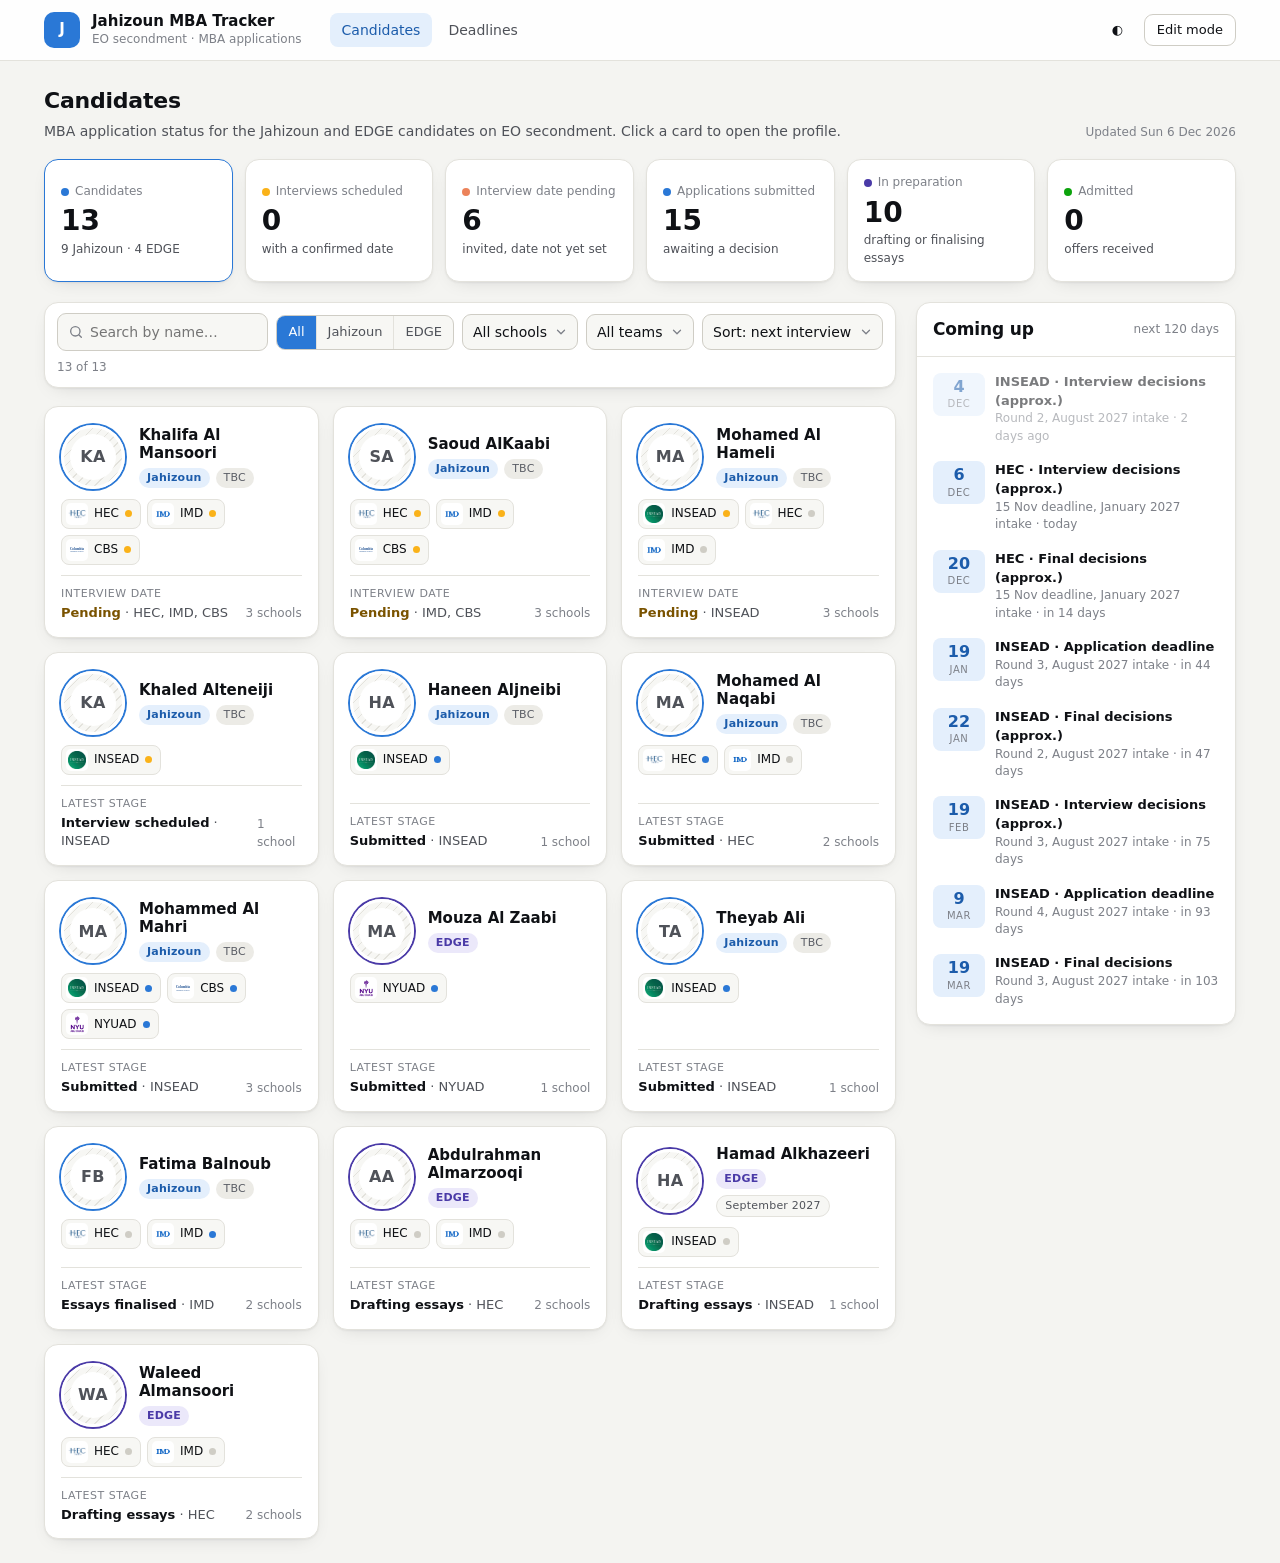
==== index.html @ 40ca5b47 "Add Jahizoun MBA application tracker dashboard Static dashboard (HTML/CSS/JS, no build step) with: -" ====
<!doctype html>
<html lang="en">
<head>
  <meta charset="utf-8">
  <meta name="viewport" content="width=device-width, initial-scale=1">
  <title>Jahizoun MBA Tracker</title>
  <meta name="robots" content="noindex, nofollow">
  <link rel="icon" href="data:image/svg+xml,<svg xmlns='http://www.w3.org/2000/svg' viewBox='0 0 64 64'><rect width='64' height='64' rx='14' fill='%232a78d6'/><text x='32' y='42' font-size='30' font-family='Arial' font-weight='700' fill='white' text-anchor='middle'>J</text></svg>">
  <link rel="stylesheet" href="css/style.css">
</head>
<body>
  <header class="topbar">
    <div class="topbar-inner">
      <a class="brand" href="#/">
        <div class="brand-mark">J</div>
        <div class="brand-text"><strong>Jahizoun MBA Tracker</strong><span>EO secondment · MBA applications</span></div>
      </a>
      <nav class="nav" id="nav">
        <a href="#/" data-route="home">Candidates</a>
        <a href="#/deadlines" data-route="deadlines">Deadlines</a>
      </nav>
      <div class="topbar-actions">
        <button class="btn ghost" id="themeBtn" title="Toggle light / dark">◐</button>
        <button class="btn" id="editToggle">Edit mode</button>
      </div>
    </div>
  </header>
  <div class="edit-banner hidden" id="editBanner">
    <div class="topbar-inner">
      <span><b>Edit mode is on.</b> Changes are saved in this browser only. Use <b>Export data.js</b> and replace <code>js/data.js</code> in the repository to publish them for everyone.</span>
      <span class="topbar-actions">
        <button class="btn small" id="addBtn">+ Add candidate</button>
        <button class="btn small primary" id="exportBtn">Export data.js</button>
        <button class="btn small danger" id="resetBtn">Discard local changes</button>
      </span>
    </div>
  </div>

  <main class="page" id="app"></main>

  <script src="js/data.js"></script>
  <script src="js/app.js"></script>
</body>
</html>
---- css/style.css ----
:root {
  color-scheme: light;
  --bg: #f4f4f1;
  --surface: #ffffff;
  --surface-2: #f7f7f4;
  --border: #e3e2dc;
  --border-strong: #cfcdc5;
  --text: #0f1115;
  --text-2: #4f5259;
  --text-3: #7d8088;
  --accent: #2a78d6;
  --accent-soft: #e4effc;
  --accent-ink: #1c5cab;
  --violet: #4a3aa7;
  --violet-soft: #ebe8fa;
  --good: #0ca30c;      --good-soft: #e3f6e3;   --good-ink: #0b6b0b;
  --warning: #fab219;   --warning-soft: #fff3d6;--warning-ink: #7a5300;
  --serious: #ec835a;   --serious-soft: #fde9e1;--serious-ink: #8a3a1a;
  --critical: #d03b3b;  --critical-soft: #fbe3e3;--critical-ink: #8f2323;
  --info-soft: #e4effc; --info-ink: #1c5cab;
  --muted-soft: #ecebe6; --muted-ink: #5b5e66;
  --shadow: 0 1px 2px rgba(15,17,21,.05), 0 6px 20px -10px rgba(15,17,21,.18);
  --radius: 14px;
  --font: "Inter", system-ui, -apple-system, "Segoe UI", Roboto, Helvetica, Arial, sans-serif;
}
@media (prefers-color-scheme: dark) {
  :root:not([data-theme="light"]) {
    color-scheme: dark;
    --bg: #131313; --surface: #1c1c1b; --surface-2: #242423;
    --border: #2f2f2d; --border-strong: #45453f;
    --text: #f3f3ef; --text-2: #c3c2b7; --text-3: #8f8e86;
    --accent: #3987e5; --accent-soft: #1b2c44; --accent-ink: #9cc3f5;
    --violet: #9085e9; --violet-soft: #2a2650;
    --good-soft: #163516; --good-ink: #8fe08f;
    --warning-soft: #3d3010; --warning-ink: #ffd27a;
    --serious-soft: #3f2216; --serious-ink: #f5b399;
    --critical-soft: #3e1a1a; --critical-ink: #f29b9b;
    --info-soft: #1b2c44; --info-ink: #9cc3f5;
    --muted-soft: #2b2b29; --muted-ink: #b5b4ac;
    --shadow: 0 1px 2px rgba(0,0,0,.4), 0 8px 24px -12px rgba(0,0,0,.6);
  }
}
:root[data-theme="dark"] {
  color-scheme: dark;
  --bg: #131313; --surface: #1c1c1b; --surface-2: #242423;
  --border: #2f2f2d; --border-strong: #45453f;
  --text: #f3f3ef; --text-2: #c3c2b7; --text-3: #8f8e86;
  --accent: #3987e5; --accent-soft: #1b2c44; --accent-ink: #9cc3f5;
  --violet: #9085e9; --violet-soft: #2a2650;
  --good-soft: #163516; --good-ink: #8fe08f;
  --warning-soft: #3d3010; --warning-ink: #ffd27a;
  --serious-soft: #3f2216; --serious-ink: #f5b399;
  --critical-soft: #3e1a1a; --critical-ink: #f29b9b;
  --info-soft: #1b2c44; --info-ink: #9cc3f5;
  --muted-soft: #2b2b29; --muted-ink: #b5b4ac;
  --shadow: 0 1px 2px rgba(0,0,0,.4), 0 8px 24px -12px rgba(0,0,0,.6);
}

* { box-sizing: border-box; }
html, body { margin: 0; }
body {
  background: var(--bg); color: var(--text); font-family: var(--font);
  font-size: 14px; line-height: 1.45; -webkit-font-smoothing: antialiased;
}
a { color: inherit; text-decoration: none; }
button, input, select, textarea { font: inherit; color: inherit; }
button { cursor: pointer; }
img { max-width: 100%; display: block; }
h1, h2, h3, h4 { margin: 0; font-weight: 600; letter-spacing: -.01em; }
h1 { font-size: 22px; } h2 { font-size: 17px; } h3 { font-size: 15px; }
.muted { color: var(--text-3); }
.small { font-size: 12px; }
.hidden { display: none !important; }

/* ---------- top bar ---------- */
.topbar {
  position: sticky; top: 0; z-index: 20;
  background: color-mix(in srgb, var(--surface) 88%, transparent);
  backdrop-filter: blur(10px); border-bottom: 1px solid var(--border);
}
.topbar-inner {
  max-width: 1240px; margin: 0 auto; padding: 12px 24px;
  display: flex; align-items: center; gap: 20px;
}
.brand { display: flex; align-items: center; gap: 12px; }
.brand-mark {
  width: 36px; height: 36px; border-radius: 10px; background: var(--accent);
  color: #fff; display: grid; place-items: center; font-weight: 700; font-size: 15px;
}
.brand-text { line-height: 1.15; }
.brand-text strong { display: block; font-size: 15px; }
.brand-text span { font-size: 12px; color: var(--text-3); }
.nav { display: flex; gap: 4px; margin-left: 8px; }
.nav a {
  padding: 7px 12px; border-radius: 8px; color: var(--text-2); font-weight: 500;
}
.nav a.active { background: var(--accent-soft); color: var(--accent-ink); }
.nav a:hover { background: var(--surface-2); }
.topbar-actions { margin-left: auto; display: flex; gap: 8px; align-items: center; }

.btn {
  display: inline-flex; align-items: center; gap: 6px; padding: 7px 12px;
  border-radius: 9px; border: 1px solid var(--border-strong); background: var(--surface);
  color: var(--text); font-weight: 500; font-size: 13px; line-height: 1.2;
}
.btn:hover { background: var(--surface-2); }
.btn.primary { background: var(--accent); border-color: var(--accent); color: #fff; }
.btn.primary:hover { filter: brightness(.95); }
.btn.danger { color: var(--critical-ink); border-color: var(--critical); }
.btn.small { padding: 5px 9px; font-size: 12px; }
.btn.ghost { border-color: transparent; background: transparent; }
.btn.ghost:hover { background: var(--surface-2); }
.btn[disabled] { opacity: .5; cursor: default; }

.edit-banner {
  background: var(--warning-soft); color: var(--warning-ink);
  border-bottom: 1px solid var(--border); font-size: 13px;
}
.edit-banner .topbar-inner { padding: 8px 24px; }
.edit-banner b { font-weight: 600; }

/* ---------- layout ---------- */
.page { max-width: 1240px; margin: 0 auto; padding: 24px; }
.page-head { display: flex; align-items: flex-end; justify-content: space-between; gap: 16px; margin-bottom: 18px; flex-wrap: wrap; }
.page-head p { margin: 4px 0 0; color: var(--text-2); }

/* ---------- stat tiles ---------- */
.tiles { display: grid; grid-template-columns: repeat(auto-fit, minmax(150px, 1fr)); gap: 12px; margin-bottom: 20px; }
.tile {
  background: var(--surface); border: 1px solid var(--border); border-radius: var(--radius);
  padding: 14px 16px; box-shadow: var(--shadow); cursor: pointer; text-align: left;
  transition: border-color .15s;
}
.tile:hover, .tile.active { border-color: var(--accent); }
.tile .label { font-size: 12px; color: var(--text-3); display: flex; align-items: center; gap: 6px; }
.tile .value { font-size: 28px; font-weight: 600; line-height: 1.1; margin-top: 6px; }
.tile .sub { font-size: 12px; color: var(--text-2); margin-top: 4px; }
.dot { width: 8px; height: 8px; border-radius: 50%; display: inline-block; }
.dot.accent { background: var(--accent); } .dot.warning { background: var(--warning); }
.dot.good { background: var(--good); } .dot.serious { background: var(--serious); } .dot.violet { background: var(--violet); }

/* ---------- filters ---------- */
.filters {
  display: flex; flex-wrap: wrap; gap: 8px; align-items: center;
  background: var(--surface); border: 1px solid var(--border); border-radius: var(--radius);
  padding: 10px 12px; margin-bottom: 18px; box-shadow: var(--shadow);
}
.filters .search {
  flex: 1 1 200px; min-width: 180px; padding: 8px 10px 8px 32px; border-radius: 9px;
  border: 1px solid var(--border-strong); background: var(--surface-2);
  background-image: url("data:image/svg+xml;utf8,<svg xmlns='http://www.w3.org/2000/svg' width='16' height='16' viewBox='0 0 24 24' fill='none' stroke='%237d8088' stroke-width='2' stroke-linecap='round'><circle cx='11' cy='11' r='7'/><path d='m20 20-3.5-3.5'/></svg>");
  background-repeat: no-repeat; background-position: 10px center;
}
.seg { display: inline-flex; border: 1px solid var(--border-strong); border-radius: 9px; overflow: hidden; background: var(--surface-2); }
.seg button { padding: 7px 11px; border: 0; background: transparent; color: var(--text-2); font-size: 13px; font-weight: 500; }
.seg button + button { border-left: 1px solid var(--border); }
.seg button.on { background: var(--accent); color: #fff; }
.filters select {
  padding: 7px 30px 7px 10px; border-radius: 9px; border: 1px solid var(--border-strong); background: var(--surface-2);
  appearance: none; -webkit-appearance: none;
  background-image: url("data:image/svg+xml;utf8,<svg xmlns='http://www.w3.org/2000/svg' width='14' height='14' viewBox='0 0 24 24' fill='none' stroke='%237d8088' stroke-width='2.2' stroke-linecap='round' stroke-linejoin='round'><path d='m6 9 6 6 6-6'/></svg>");
  background-repeat: no-repeat; background-position: right 9px center;
}
.filters .spacer { flex: 1; }
.filters .count { color: var(--text-3); font-size: 12px; white-space: nowrap; }

/* ---------- candidate grid ---------- */
.grid { display: grid; grid-template-columns: repeat(auto-fill, minmax(260px, 1fr)); gap: 14px; }
.card {
  background: var(--surface); border: 1px solid var(--border); border-radius: var(--radius);
  padding: 18px 16px 14px; box-shadow: var(--shadow); display: flex; flex-direction: column; gap: 10px;
  position: relative; transition: transform .15s, border-color .15s, box-shadow .15s; color: inherit;
}
.card:hover { transform: translateY(-2px); border-color: var(--accent); box-shadow: 0 12px 28px -14px rgba(15,17,21,.35); }
.card-top { display: flex; gap: 14px; align-items: center; }
.avatar {
  width: 64px; height: 64px; border-radius: 50%; flex: none; overflow: hidden;
  border: 3px solid var(--surface); box-shadow: 0 0 0 2px var(--border-strong);
  background: var(--surface-2); display: grid; place-items: center; position: relative;
}
.avatar img { width: 100%; height: 100%; object-fit: cover; }
.avatar .initials { font-weight: 600; font-size: 20px; color: var(--text-2); letter-spacing: .02em; }
.avatar.placeholder { background: repeating-linear-gradient(135deg, var(--surface-2) 0 6px, var(--border) 6px 7px); }
.avatar.placeholder .initials { background: var(--surface); border-radius: 50%; width: 46px; height: 46px; display: grid; place-items: center; font-size: 16px; }
.avatar.large { width: 112px; height: 112px; }
.avatar.large .initials { font-size: 34px; }
.avatar.large.placeholder .initials { width: 80px; height: 80px; font-size: 28px; }
.card.jahizoun .avatar { box-shadow: 0 0 0 2px var(--accent); }
.card.edge .avatar { box-shadow: 0 0 0 2px var(--violet); }
.card-name { font-weight: 600; font-size: 15px; line-height: 1.2; }
.card-meta { display: flex; flex-wrap: wrap; gap: 6px; margin-top: 6px; align-items: center; }
.badge {
  display: inline-flex; align-items: center; gap: 5px; padding: 2px 8px; border-radius: 999px;
  font-size: 11px; font-weight: 600; letter-spacing: .02em; white-space: nowrap;
}
.badge.jahizoun { background: var(--accent-soft); color: var(--accent-ink); }
.badge.edge { background: var(--violet-soft); color: var(--violet); }
.badge.team { background: var(--muted-soft); color: var(--muted-ink); font-weight: 500; }
.badge.intake { background: var(--surface-2); color: var(--text-2); border: 1px solid var(--border); font-weight: 500; }
.card-schools { display: flex; flex-wrap: wrap; gap: 6px; }
.school-chip {
  display: inline-flex; align-items: center; gap: 6px; padding: 3px 8px 3px 4px; border-radius: 8px;
  border: 1px solid var(--border); background: var(--surface-2); font-size: 12px; font-weight: 500;
}
.school-chip .logo { width: 22px; height: 22px; border-radius: 5px; background: #fff; object-fit: contain; padding: 2px; }
.school-chip .st { width: 7px; height: 7px; border-radius: 50%; }
.st.muted { background: var(--border-strong); } .st.info { background: var(--accent); }
.st.warning { background: var(--warning); } .st.good { background: var(--good); } .st.critical { background: var(--critical); }
.card-foot { display: flex; align-items: flex-end; justify-content: space-between; gap: 8px; border-top: 1px solid var(--border); padding-top: 10px; margin-top: auto; font-size: 12px; color: var(--text-2); }
.card-foot .foot-k { font-size: 11px; color: var(--text-3); text-transform: uppercase; letter-spacing: .05em; }
.card-foot .foot-v { margin-top: 2px; font-size: 13px; }
.card-foot strong { color: var(--text); font-weight: 600; }
.card-foot strong.soon, .card-foot strong.pending { color: var(--warning-ink); }
.empty { text-align: center; padding: 48px 16px; color: var(--text-3); background: var(--surface); border: 1px dashed var(--border-strong); border-radius: var(--radius); }

/* ---------- two-column overview ---------- */
.overview { display: grid; grid-template-columns: minmax(0, 1fr) 320px; gap: 20px; align-items: start; }
@media (max-width: 960px) { .overview { grid-template-columns: 1fr; } }
.panel { background: var(--surface); border: 1px solid var(--border); border-radius: var(--radius); box-shadow: var(--shadow); }
.panel-head { padding: 14px 16px; border-bottom: 1px solid var(--border); display: flex; align-items: center; justify-content: space-between; }
.panel-body { padding: 8px 0; }
.agenda-item { display: grid; grid-template-columns: 52px 1fr; gap: 10px; padding: 8px 16px; align-items: start; color: inherit; }
.agenda-item:hover { background: var(--surface-2); }
.agenda-date { text-align: center; border-radius: 8px; background: var(--surface-2); border: 1px solid var(--border); padding: 4px 0; line-height: 1.1; }
.agenda-date b { display: block; font-size: 16px; }
.agenda-date span { font-size: 10px; text-transform: uppercase; letter-spacing: .06em; color: var(--text-3); }
.agenda-item.interview .agenda-date { background: var(--warning-soft); border-color: transparent; color: var(--warning-ink); }
.agenda-item.deadline .agenda-date { background: var(--accent-soft); border-color: transparent; color: var(--accent-ink); }
.agenda-item.past { opacity: .55; }
.agenda-text { font-size: 13px; }
.agenda-text b { font-weight: 600; }
.agenda-text .small { display: block; color: var(--text-3); }

/* ---------- profile ---------- */
.back { display: inline-flex; align-items: center; gap: 6px; color: var(--text-2); font-weight: 500; margin-bottom: 14px; }
.back:hover { color: var(--accent-ink); }
.profile-head { display: flex; gap: 22px; align-items: center; padding: 22px; margin-bottom: 18px; flex-wrap: wrap; }
.profile-head h1 { font-size: 26px; }
.profile-head .meta { display: flex; flex-wrap: wrap; gap: 8px; margin-top: 8px; }
.profile-head .notes { margin-top: 10px; color: var(--text-2); max-width: 640px; }
.profile-head .actions { margin-left: auto; display: flex; gap: 8px; align-self: flex-start; }
.profile-grid { display: grid; grid-template-columns: minmax(0, 1fr) 360px; gap: 20px; align-items: start; }
@media (max-width: 1000px) { .profile-grid { grid-template-columns: 1fr; } }
.apps { display: flex; flex-direction: column; gap: 14px; }
.app { padding: 16px 18px; }
.app-head { display: flex; align-items: center; gap: 14px; }
.app-logo { width: 72px; height: 44px; object-fit: contain; background: #fff; border-radius: 8px; border: 1px solid var(--border); padding: 4px; flex: none; }
.app-title { flex: 1; min-width: 0; }
.app-title h3 { font-size: 16px; }
.app-title .small { margin-top: 2px; }
.status {
  display: inline-flex; align-items: center; gap: 6px; padding: 4px 10px; border-radius: 999px; font-size: 12px; font-weight: 600; white-space: nowrap;
}
.status.muted { background: var(--muted-soft); color: var(--muted-ink); }
.status.info { background: var(--info-soft); color: var(--info-ink); }
.status.warning { background: var(--warning-soft); color: var(--warning-ink); }
.status.good { background: var(--good-soft); color: var(--good-ink); }
.status.critical { background: var(--critical-soft); color: var(--critical-ink); }
.stages { display: grid; grid-template-columns: repeat(7, 1fr); gap: 4px; margin: 14px 0 6px; }
.stage { height: 6px; border-radius: 3px; background: var(--border); position: relative; }
.stage.done { background: var(--accent); }
.stage.current { background: var(--warning); }
.stage.good { background: var(--good); } .stage.critical { background: var(--critical); }
.stage-labels { display: grid; grid-template-columns: repeat(7, 1fr); gap: 4px; font-size: 10px; color: var(--text-3); text-transform: uppercase; letter-spacing: .04em; }
.stage-labels span { overflow: hidden; text-overflow: ellipsis; white-space: nowrap; }
.app-facts { display: grid; grid-template-columns: repeat(auto-fit, minmax(160px, 1fr)); gap: 10px; margin-top: 14px; }
.fact { background: var(--surface-2); border: 1px solid var(--border); border-radius: 10px; padding: 10px 12px; }
.fact .k { font-size: 11px; color: var(--text-3); text-transform: uppercase; letter-spacing: .05em; }
.fact .v { font-weight: 600; margin-top: 3px; }
.fact .v.pending { color: var(--warning-ink); }
.fact .v .approx { font-weight: 400; color: var(--text-3); font-size: 11px; margin-left: 4px; }
.fact .n { font-size: 12px; color: var(--text-2); margin-top: 3px; }
.app-notes { margin-top: 12px; color: var(--text-2); font-size: 13px; }
.side .panel + .panel { margin-top: 16px; }
.kv { display: grid; grid-template-columns: 120px 1fr; gap: 6px 12px; padding: 12px 16px; font-size: 13px; }
.kv dt { color: var(--text-3); } .kv dd { margin: 0; font-weight: 500; }

/* ---------- deadlines page ---------- */
.dl-school { margin-bottom: 18px; }
.dl-school .panel-head { gap: 14px; justify-content: flex-start; }
.dl-school .app-logo { width: 64px; height: 40px; }
.table-wrap { overflow-x: auto; }
table { width: 100%; border-collapse: collapse; font-size: 13px; }
th, td { text-align: left; padding: 10px 16px; border-top: 1px solid var(--border); white-space: nowrap; }
th { font-size: 11px; text-transform: uppercase; letter-spacing: .05em; color: var(--text-3); font-weight: 600; border-top: 0; }
td.num { font-variant-numeric: tabular-nums; }
tr.past td { color: var(--text-3); }
tr.current-round td:first-child { box-shadow: inset 3px 0 0 var(--accent); }
td .approx { color: var(--text-3); font-size: 11px; margin-left: 4px; }
.pill-date { display: inline-flex; align-items: center; gap: 6px; }
.pill-date .soon { background: var(--warning-soft); color: var(--warning-ink); border-radius: 999px; padding: 1px 7px; font-size: 11px; font-weight: 600; }
.dl-note { padding: 10px 16px 14px; color: var(--text-2); font-size: 12px; border-top: 1px solid var(--border); }
.dl-who { padding: 0 16px 12px; font-size: 12px; color: var(--text-2); display: flex; flex-wrap: wrap; gap: 6px; align-items: center; }
.dl-who a { background: var(--surface-2); border: 1px solid var(--border); border-radius: 999px; padding: 2px 8px; font-weight: 500; color: var(--text); }
.dl-who a:hover { border-color: var(--accent); }

/* ---------- edit form ---------- */
.modal-bg { position: fixed; inset: 0; background: rgba(0,0,0,.45); z-index: 40; display: flex; align-items: flex-start; justify-content: center; padding: 32px 16px; overflow: auto; }
.modal { background: var(--surface); border-radius: 16px; width: min(860px, 100%); box-shadow: 0 30px 80px -20px rgba(0,0,0,.5); border: 1px solid var(--border); }
.modal-head { padding: 16px 20px; border-bottom: 1px solid var(--border); display: flex; align-items: center; justify-content: space-between; }
.modal-body { padding: 18px 20px; display: grid; gap: 16px; }
.modal-foot { padding: 14px 20px; border-top: 1px solid var(--border); display: flex; gap: 8px; justify-content: flex-end; align-items: center; }
.form-grid { display: grid; grid-template-columns: repeat(auto-fit, minmax(200px, 1fr)); gap: 12px; }
.field { display: flex; flex-direction: column; gap: 4px; }
.field label { font-size: 12px; color: var(--text-3); font-weight: 500; }
.field input, .field select, .field textarea {
  padding: 8px 10px; border-radius: 8px; border: 1px solid var(--border-strong); background: var(--surface-2); width: 100%;
}
.field textarea { min-height: 60px; resize: vertical; }
.field.wide { grid-column: 1 / -1; }
.app-edit { border: 1px solid var(--border); border-radius: 12px; padding: 12px; display: grid; gap: 10px; background: var(--surface-2); }
.app-edit .form-grid { grid-template-columns: repeat(auto-fit, minmax(160px, 1fr)); }
.app-edit-head { display: flex; align-items: center; justify-content: space-between; }
.photo-edit { display: flex; align-items: center; gap: 14px; }
.hint { font-size: 12px; color: var(--text-3); }
.toast { position: fixed; bottom: 20px; left: 50%; transform: translateX(-50%); background: var(--text); color: var(--bg); padding: 10px 16px; border-radius: 10px; font-size: 13px; z-index: 60; box-shadow: var(--shadow); }

@media (max-width: 640px) {
  .topbar-inner { padding: 10px 14px; gap: 10px; flex-wrap: wrap; }
  .page { padding: 16px 14px; }
  .nav { margin-left: 0; }
  .profile-head { padding: 16px; }
  .app-facts { grid-template-columns: 1fr 1fr; }
  .stage-labels { display: none; }
}
@media print {
  .topbar, .filters, .btn, .edit-banner { display: none !important; }
  .card, .panel { box-shadow: none; break-inside: avoid; }
}
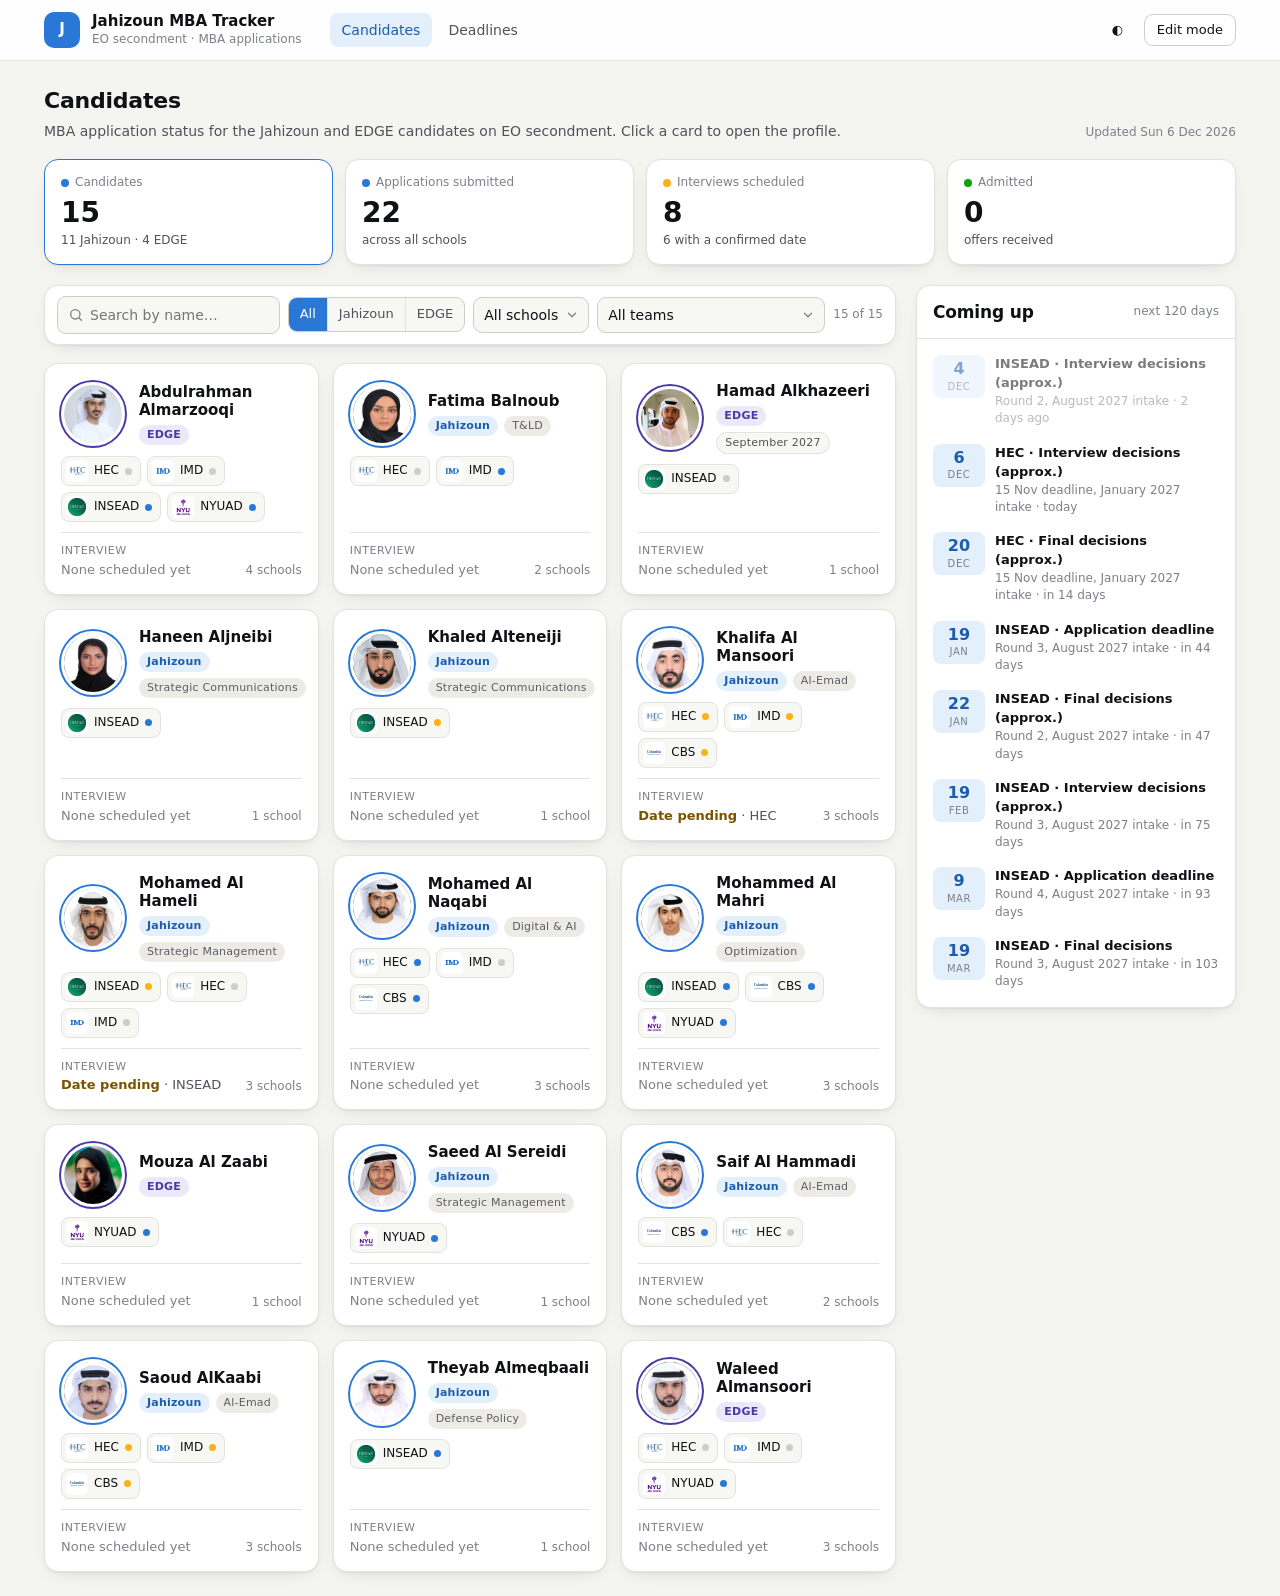
==== commit 83262945: "Bypass browser and Pages caches when loading data.js and app.js Co-Authored-By: Claude Fable 5.1 <no" ====
--- a/index.html
+++ b/index.html
@@ -7,6 +7,7 @@
   <meta name="robots" content="noindex, nofollow">
   <link rel="icon" href="data:image/svg+xml,<svg xmlns='http://www.w3.org/2000/svg' viewBox='0 0 64 64'><rect width='64' height='64' rx='14' fill='%232a78d6'/><text x='32' y='42' font-size='30' font-family='Arial' font-weight='700' fill='white' text-anchor='middle'>J</text></svg>">
   <link rel="stylesheet" href="css/style.css">
+  <meta http-equiv="Cache-Control" content="no-cache">
 </head>
 <body>
   <header class="topbar">
@@ -27,10 +28,11 @@
   </header>
   <div class="edit-banner hidden" id="editBanner">
     <div class="topbar-inner">
-      <span><b>Edit mode is on.</b> Changes are saved in this browser only. Use <b>Export data.js</b> and replace <code>js/data.js</code> in the repository to publish them for everyone.</span>
+      <span><b>Edit mode is on.</b> Changes are saved in this browser only. To publish them for everyone, click <b>Copy data.js</b>, then open <code>js/data.js</code> on GitHub, click the pencil, select all, paste and commit.</span>
       <span class="topbar-actions">
         <button class="btn small" id="addBtn">+ Add candidate</button>
-        <button class="btn small primary" id="exportBtn">Export data.js</button>
+        <button class="btn small primary" id="copyBtn">Copy data.js</button>
+        <button class="btn small" id="exportBtn">Export data.js</button>
         <button class="btn small danger" id="resetBtn">Discard local changes</button>
       </span>
     </div>
@@ -38,7 +40,17 @@
 
   <main class="page" id="app"></main>
 
-  <script src="js/data.js"></script>
-  <script src="js/app.js"></script>
+  <script>
+    // Load the data and app scripts with a unique query string so that neither the browser
+    // nor the GitHub Pages cache can serve an old copy after an update.
+    (function () {
+      var v = Date.now();
+      function add(src, next) {
+        var s = document.createElement("script");
+        s.src = src + "?v=" + v; s.onload = next; document.body.appendChild(s);
+      }
+      add("js/data.js", function () { add("js/app.js"); });
+    })();
+  </script>
 </body>
 </html>
--- a/css/style.css
+++ b/css/style.css
@@ -256,12 +256,12 @@
 .status.warning { background: var(--warning-soft); color: var(--warning-ink); }
 .status.good { background: var(--good-soft); color: var(--good-ink); }
 .status.critical { background: var(--critical-soft); color: var(--critical-ink); }
-.stages { display: grid; grid-template-columns: repeat(7, 1fr); gap: 4px; margin: 14px 0 6px; }
+.stages { display: grid; grid-template-columns: repeat(5, 1fr); gap: 4px; margin: 14px 0 6px; }
 .stage { height: 6px; border-radius: 3px; background: var(--border); position: relative; }
 .stage.done { background: var(--accent); }
 .stage.current { background: var(--warning); }
 .stage.good { background: var(--good); } .stage.critical { background: var(--critical); }
-.stage-labels { display: grid; grid-template-columns: repeat(7, 1fr); gap: 4px; font-size: 10px; color: var(--text-3); text-transform: uppercase; letter-spacing: .04em; }
+.stage-labels { display: grid; grid-template-columns: repeat(5, 1fr); gap: 4px; font-size: 10px; color: var(--text-3); text-transform: uppercase; letter-spacing: .04em; }
 .stage-labels span { overflow: hidden; text-overflow: ellipsis; white-space: nowrap; }
 .app-facts { display: grid; grid-template-columns: repeat(auto-fit, minmax(160px, 1fr)); gap: 10px; margin-top: 14px; }
 .fact { background: var(--surface-2); border: 1px solid var(--border); border-radius: 10px; padding: 10px 12px; }
